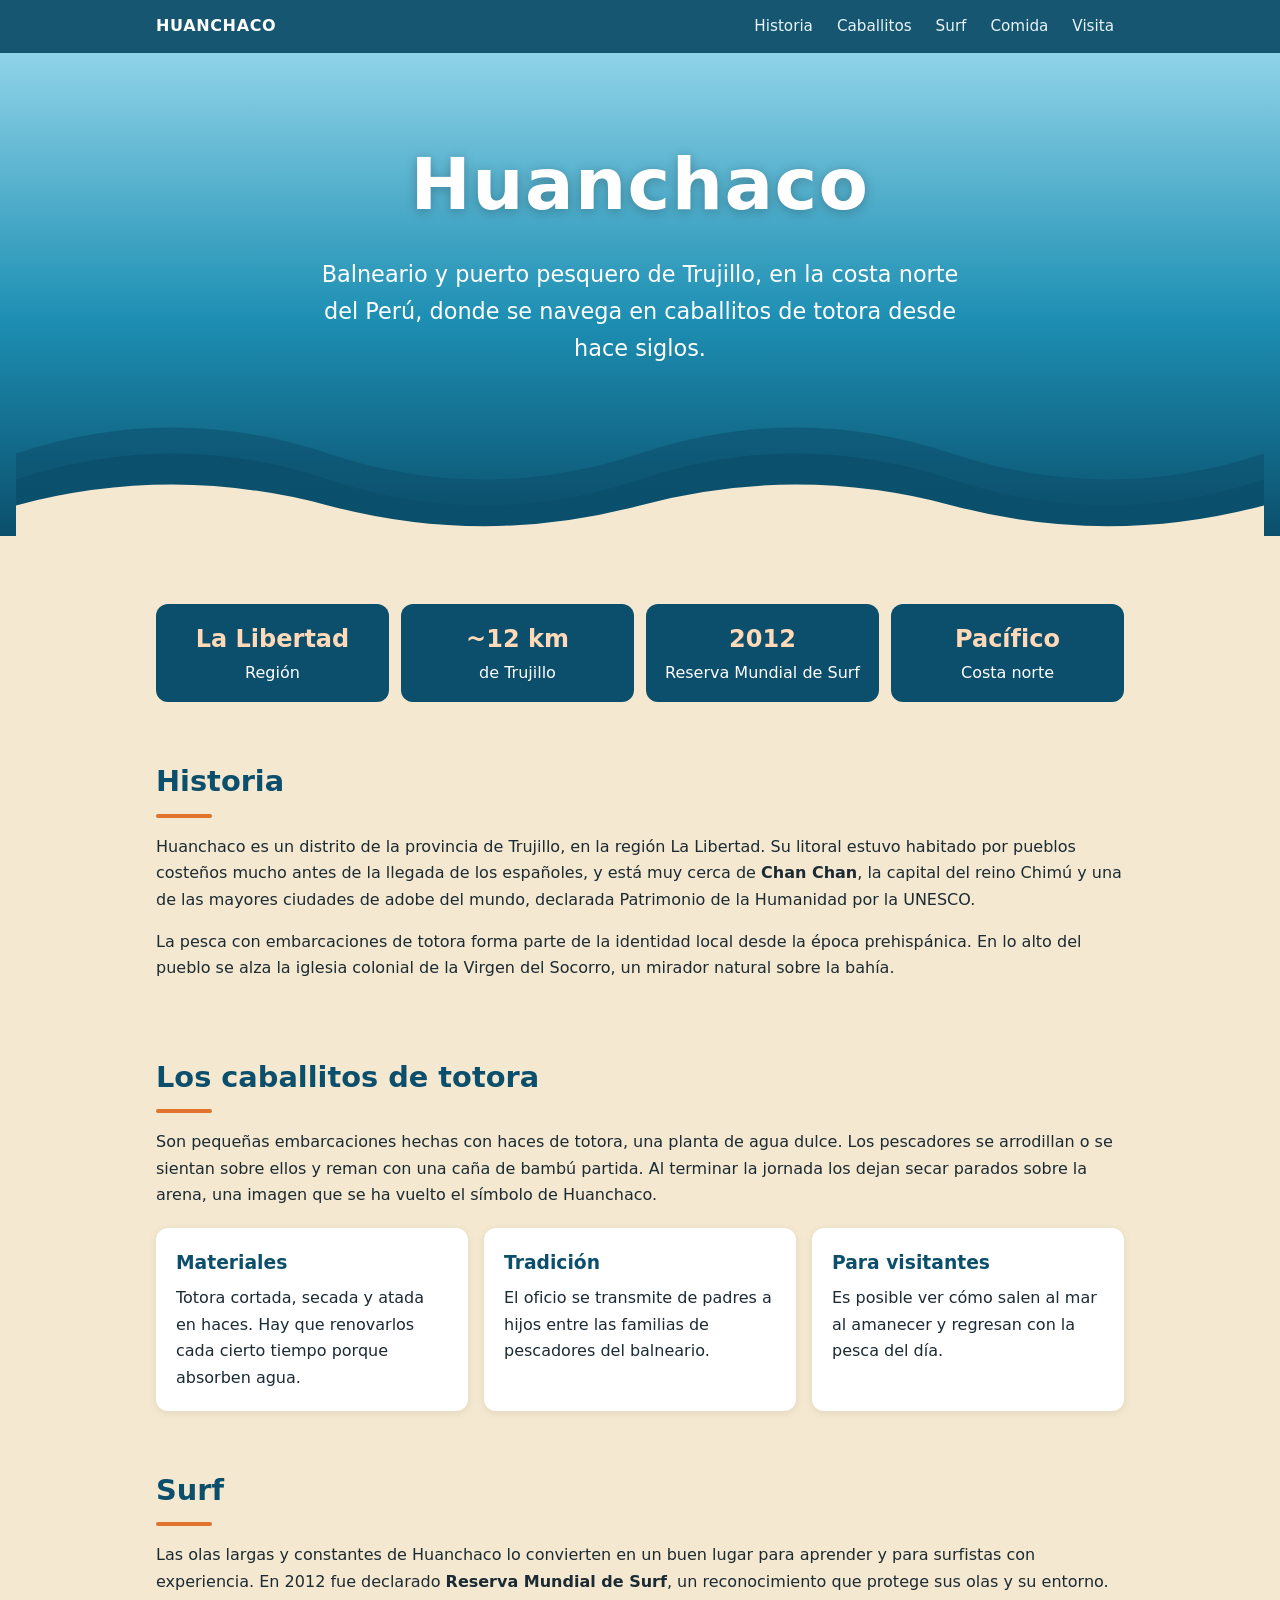
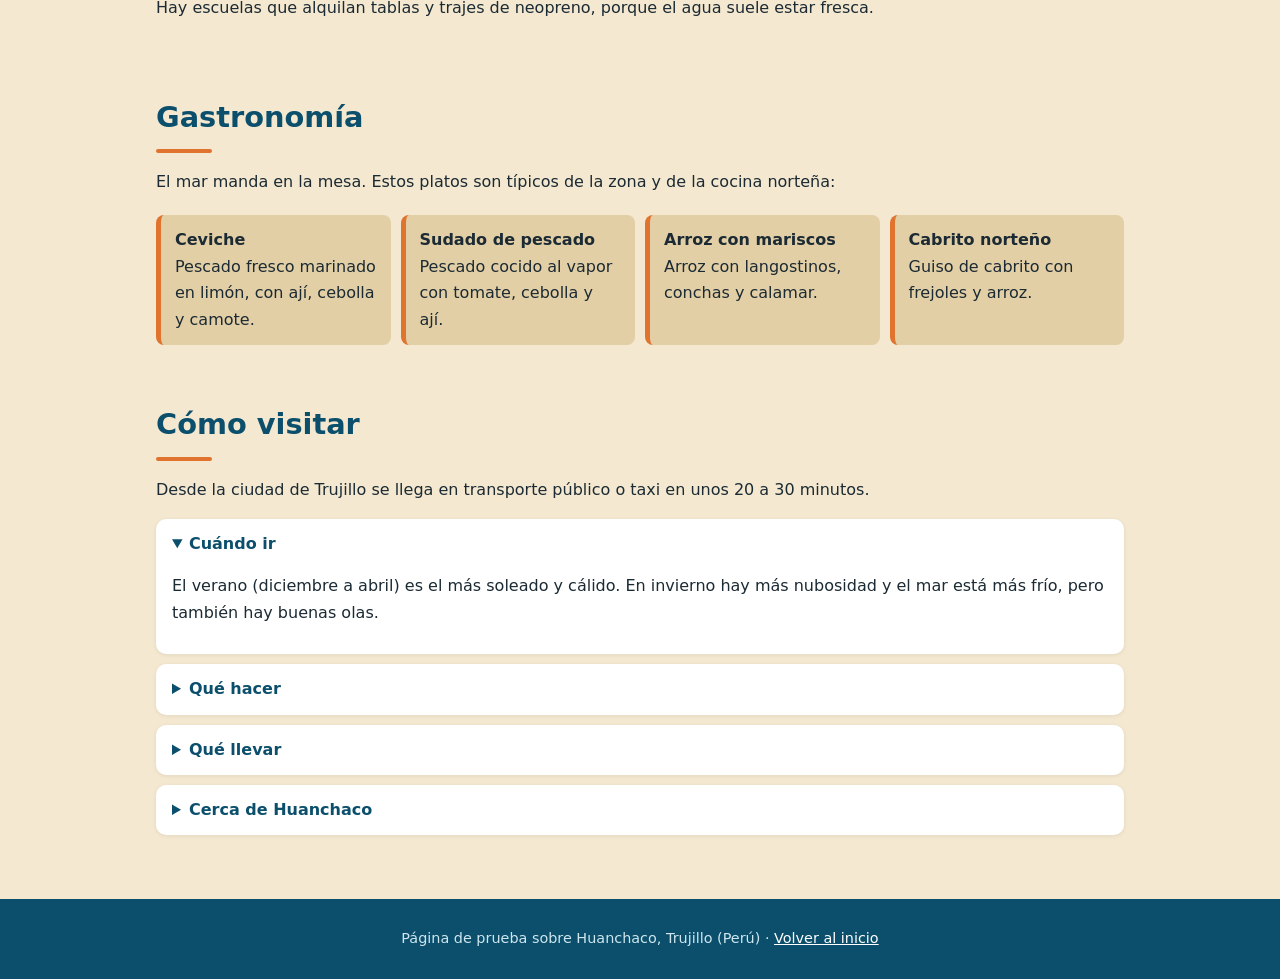
==== huanchaco.html @ 5a93f3d2 "Añade página sobre Huanchaco, Trujillo Co-Authored-By: Claude Sonnet 5.5 <noreply@anthropic.com> Cla" ====
<!doctype html>
<html lang="es">
<head>
  <meta charset="utf-8">
  <meta name="viewport" content="width=device-width, initial-scale=1">
  <title>Huanchaco, Trujillo</title>
  <meta name="description" content="Guía sobre Huanchaco: caballitos de totora, surf, gastronomía e historia en la costa de Trujillo, Perú.">
  <style>
    :root {
      --sea: #0b4f6c;
      --sea-light: #1d8fb3;
      --sand: #f4e8d0;
      --sand-dark: #e3cfa6;
      --ink: #1b2a33;
      --accent: #e0742f;
      --card: #ffffff;
    }
    * { box-sizing: border-box; }
    html { scroll-behavior: smooth; }
    body {
      margin: 0;
      font-family: system-ui, -apple-system, "Segoe UI", Roboto, sans-serif;
      color: var(--ink);
      background: var(--sand);
      line-height: 1.65;
    }
    a { color: var(--sea); }
    .wrap { max-width: 1000px; margin: 0 auto; padding: 0 16px; }

    nav {
      position: sticky; top: 0; z-index: 10;
      background: rgba(11, 79, 108, .95);
      backdrop-filter: blur(6px);
    }
    nav .wrap { display: flex; gap: 4px; flex-wrap: wrap; align-items: center; padding-top: 8px; padding-bottom: 8px; }
    nav strong { color: #fff; margin-right: auto; letter-spacing: .04em; }
    nav a { color: #e8f4f8; text-decoration: none; padding: 6px 10px; border-radius: 6px; font-size: .95rem; }
    nav a:hover { background: rgba(255,255,255,.15); }

    header.hero {
      background: linear-gradient(180deg, #8fd3e8 0%, var(--sea-light) 55%, var(--sea) 100%);
      color: #fff;
      text-align: center;
      padding: 72px 16px 0;
      overflow: hidden;
    }
    .hero h1 { font-size: clamp(2.4rem, 8vw, 4.5rem); margin: 0; letter-spacing: .02em; text-shadow: 0 2px 12px rgba(0,0,0,.25); }
    .hero p { font-size: clamp(1.05rem, 2.6vw, 1.4rem); max-width: 640px; margin: 12px auto 0; }
    .hero svg { display: block; width: 100%; height: auto; margin-top: 24px; }

    section { padding: 48px 0 8px; }
    h2 { color: var(--sea); font-size: 1.8rem; margin: 0 0 8px; }
    h2::after { content: ""; display: block; width: 56px; height: 4px; background: var(--accent); border-radius: 2px; margin-top: 8px; }

    .grid { display: grid; gap: 16px; grid-template-columns: repeat(auto-fit, minmax(240px, 1fr)); margin-top: 20px; }
    .card { background: var(--card); border-radius: 12px; padding: 20px; box-shadow: 0 2px 8px rgba(0,0,0,.08); }
    .card h3 { margin: 0 0 6px; color: var(--sea); }
    .card p { margin: 0; }

    .facts { display: grid; gap: 12px; grid-template-columns: repeat(auto-fit, minmax(160px, 1fr)); margin-top: 20px; }
    .fact { background: var(--sea); color: #fff; border-radius: 12px; padding: 16px; text-align: center; }
    .fact b { display: block; font-size: 1.5rem; color: #ffd9b8; }

    .dishes { list-style: none; padding: 0; margin: 20px 0 0; display: grid; gap: 10px; grid-template-columns: repeat(auto-fit, minmax(220px, 1fr)); }
    .dishes li { background: var(--sand-dark); border-left: 5px solid var(--accent); border-radius: 8px; padding: 12px 14px; }

    details { background: var(--card); border-radius: 10px; padding: 12px 16px; margin-top: 10px; box-shadow: 0 1px 4px rgba(0,0,0,.08); }
    summary { cursor: pointer; font-weight: 600; color: var(--sea); }

    footer { margin-top: 56px; background: var(--sea); color: #cfe6ee; text-align: center; padding: 28px 16px; font-size: .9rem; }
    footer a { color: #fff; }
  </style>
</head>
<body>
  <nav>
    <div class="wrap">
      <strong>HUANCHACO</strong>
      <a href="#historia">Historia</a>
      <a href="#caballitos">Caballitos</a>
      <a href="#surf">Surf</a>
      <a href="#comida">Comida</a>
      <a href="#visita">Visita</a>
    </div>
  </nav>

  <header class="hero">
    <h1>Huanchaco</h1>
    <p>Balneario y puerto pesquero de Trujillo, en la costa norte del Perú, donde se navega en caballitos de totora desde hace siglos.</p>
    <svg viewBox="0 0 1200 140" preserveAspectRatio="none" aria-hidden="true">
      <path d="M0 60 Q150 10 300 60 T600 60 T900 60 T1200 60 V140 H0Z" fill="#0b4f6c" opacity=".55"/>
      <path d="M0 85 Q150 35 300 85 T600 85 T900 85 T1200 85 V140 H0Z" fill="#0b4f6c" opacity=".8"/>
      <path d="M0 110 Q150 70 300 110 T600 110 T900 110 T1200 110 V140 H0Z" fill="#f4e8d0"/>
    </svg>
  </header>

  <main class="wrap">
    <section>
      <div class="facts">
        <div class="fact"><b>La Libertad</b>Región</div>
        <div class="fact"><b>~12 km</b>de Trujillo</div>
        <div class="fact"><b>2012</b>Reserva Mundial de Surf</div>
        <div class="fact"><b>Pacífico</b>Costa norte</div>
      </div>
    </section>

    <section id="historia">
      <h2>Historia</h2>
      <p>
        Huanchaco es un distrito de la provincia de Trujillo, en la región La Libertad. Su litoral estuvo habitado por pueblos
        costeños mucho antes de la llegada de los españoles, y está muy cerca de <strong>Chan Chan</strong>, la capital del
        reino Chimú y una de las mayores ciudades de adobe del mundo, declarada Patrimonio de la Humanidad por la UNESCO.
      </p>
      <p>
        La pesca con embarcaciones de totora forma parte de la identidad local desde la época prehispánica.
        En lo alto del pueblo se alza la iglesia colonial de la Virgen del Socorro, un mirador natural sobre la bahía.
      </p>
    </section>

    <section id="caballitos">
      <h2>Los caballitos de totora</h2>
      <p>
        Son pequeñas embarcaciones hechas con haces de totora, una planta de agua dulce. Los pescadores se arrodillan o se
        sientan sobre ellos y reman con una caña de bambú partida. Al terminar la jornada los dejan secar parados sobre la
        arena, una imagen que se ha vuelto el símbolo de Huanchaco.
      </p>
      <div class="grid">
        <div class="card"><h3>Materiales</h3><p>Totora cortada, secada y atada en haces. Hay que renovarlos cada cierto tiempo porque absorben agua.</p></div>
        <div class="card"><h3>Tradición</h3><p>El oficio se transmite de padres a hijos entre las familias de pescadores del balneario.</p></div>
        <div class="card"><h3>Para visitantes</h3><p>Es posible ver cómo salen al mar al amanecer y regresan con la pesca del día.</p></div>
      </div>
    </section>

    <section id="surf">
      <h2>Surf</h2>
      <p>
        Las olas largas y constantes de Huanchaco lo convierten en un buen lugar para aprender y para surfistas con experiencia.
        En 2012 fue declarado <strong>Reserva Mundial de Surf</strong>, un reconocimiento que protege sus olas y su entorno.
        Hay escuelas que alquilan tablas y trajes de neopreno, porque el agua suele estar fresca.
      </p>
    </section>

    <section id="comida">
      <h2>Gastronomía</h2>
      <p>El mar manda en la mesa. Estos platos son típicos de la zona y de la cocina norteña:</p>
      <ul class="dishes">
        <li><strong>Ceviche</strong><br>Pescado fresco marinado en limón, con ají, cebolla y camote.</li>
        <li><strong>Sudado de pescado</strong><br>Pescado cocido al vapor con tomate, cebolla y ají.</li>
        <li><strong>Arroz con mariscos</strong><br>Arroz con langostinos, conchas y calamar.</li>
        <li><strong>Cabrito norteño</strong><br>Guiso de cabrito con frejoles y arroz.</li>
      </ul>
    </section>

    <section id="visita">
      <h2>Cómo visitar</h2>
      <p>Desde la ciudad de Trujillo se llega en transporte público o taxi en unos 20 a 30 minutos.</p>
      <details open>
        <summary>Cuándo ir</summary>
        <p>El verano (diciembre a abril) es el más soleado y cálido. En invierno hay más nubosidad y el mar está más frío, pero también hay buenas olas.</p>
      </details>
      <details>
        <summary>Qué hacer</summary>
        <p>Caminar por el malecón y el muelle, ver los caballitos de totora, tomar una clase de surf, subir a la iglesia y comer en los restaurantes frente al mar.</p>
      </details>
      <details>
        <summary>Qué llevar</summary>
        <p>Protector solar, sombrero, una chaqueta ligera para la tarde y efectivo para compras pequeñas.</p>
      </details>
      <details>
        <summary>Cerca de Huanchaco</summary>
        <p>Chan Chan, las Huacas del Sol y de la Luna, y el centro histórico de Trujillo.</p>
      </details>
    </section>
  </main>

  <footer>
    Página de prueba sobre Huanchaco, Trujillo (Perú) · <a href="index.html">Volver al inicio</a>
  </footer>
</body>
</html>
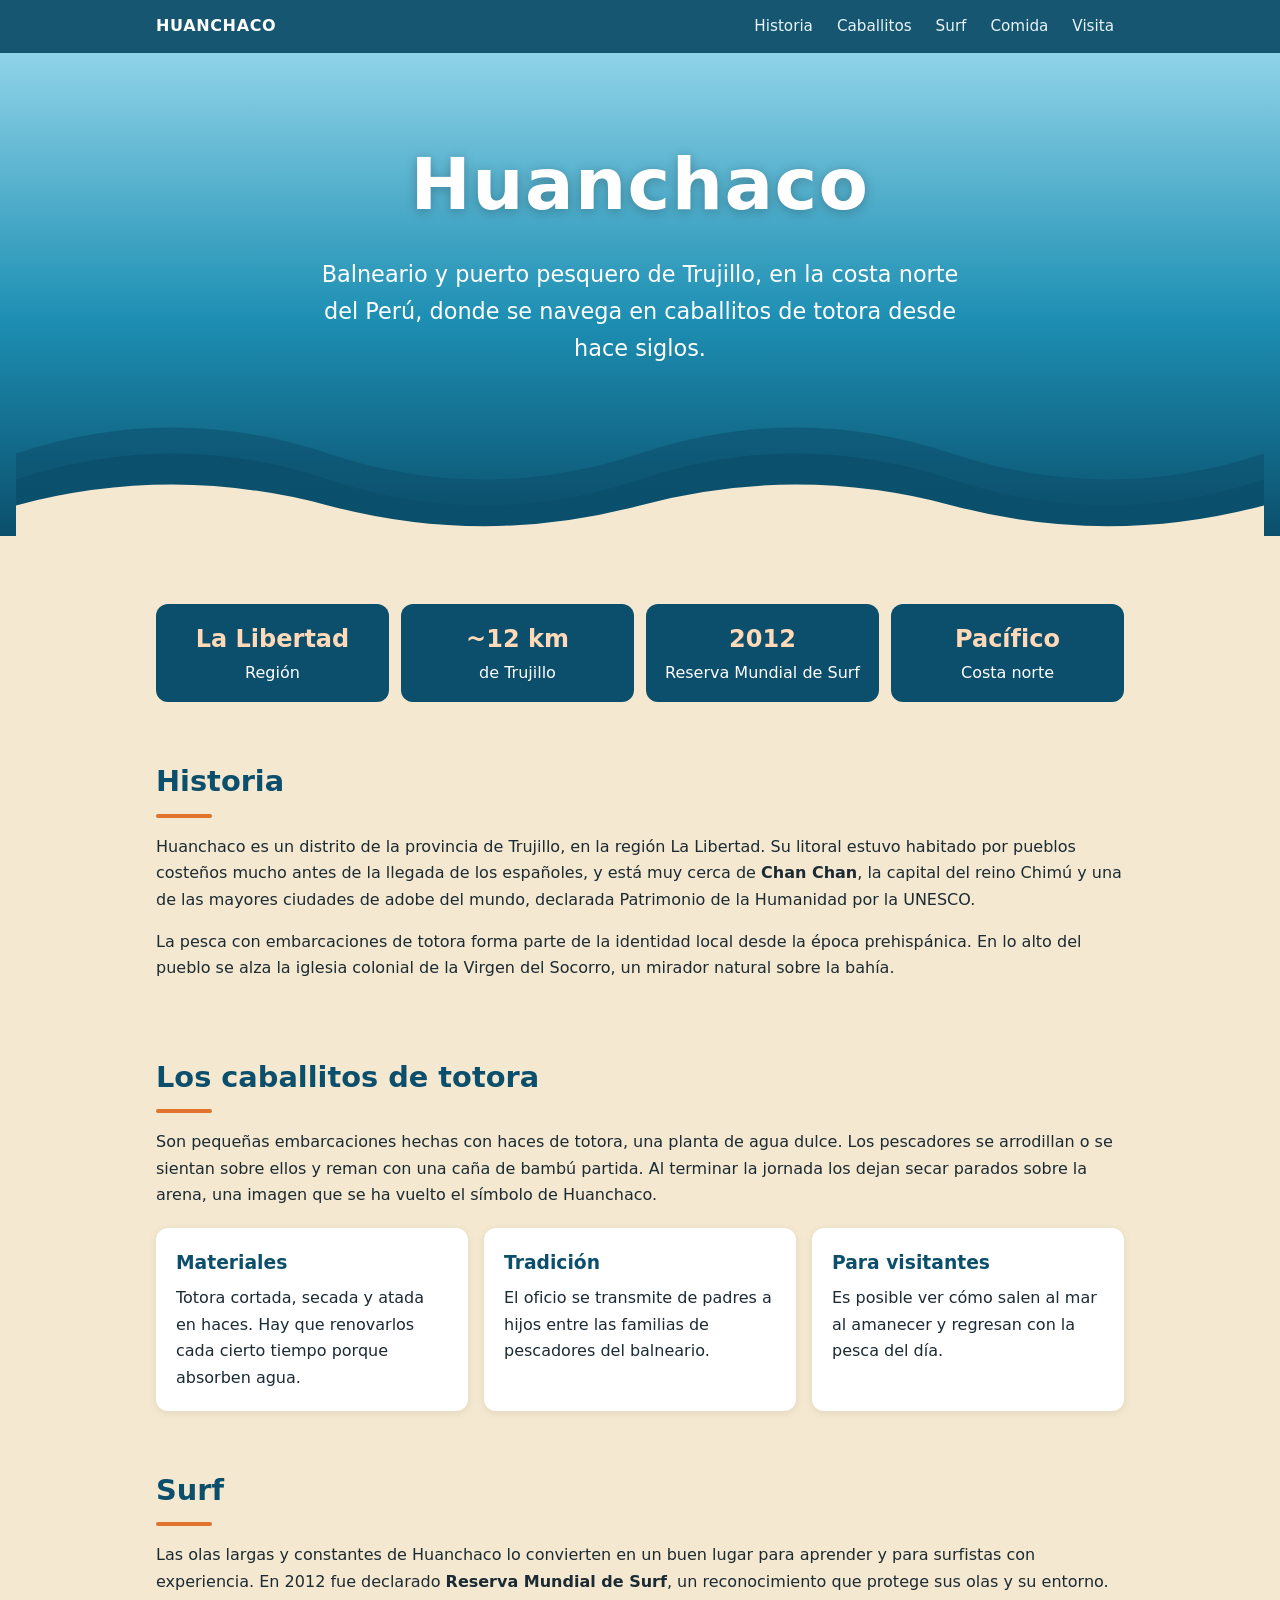
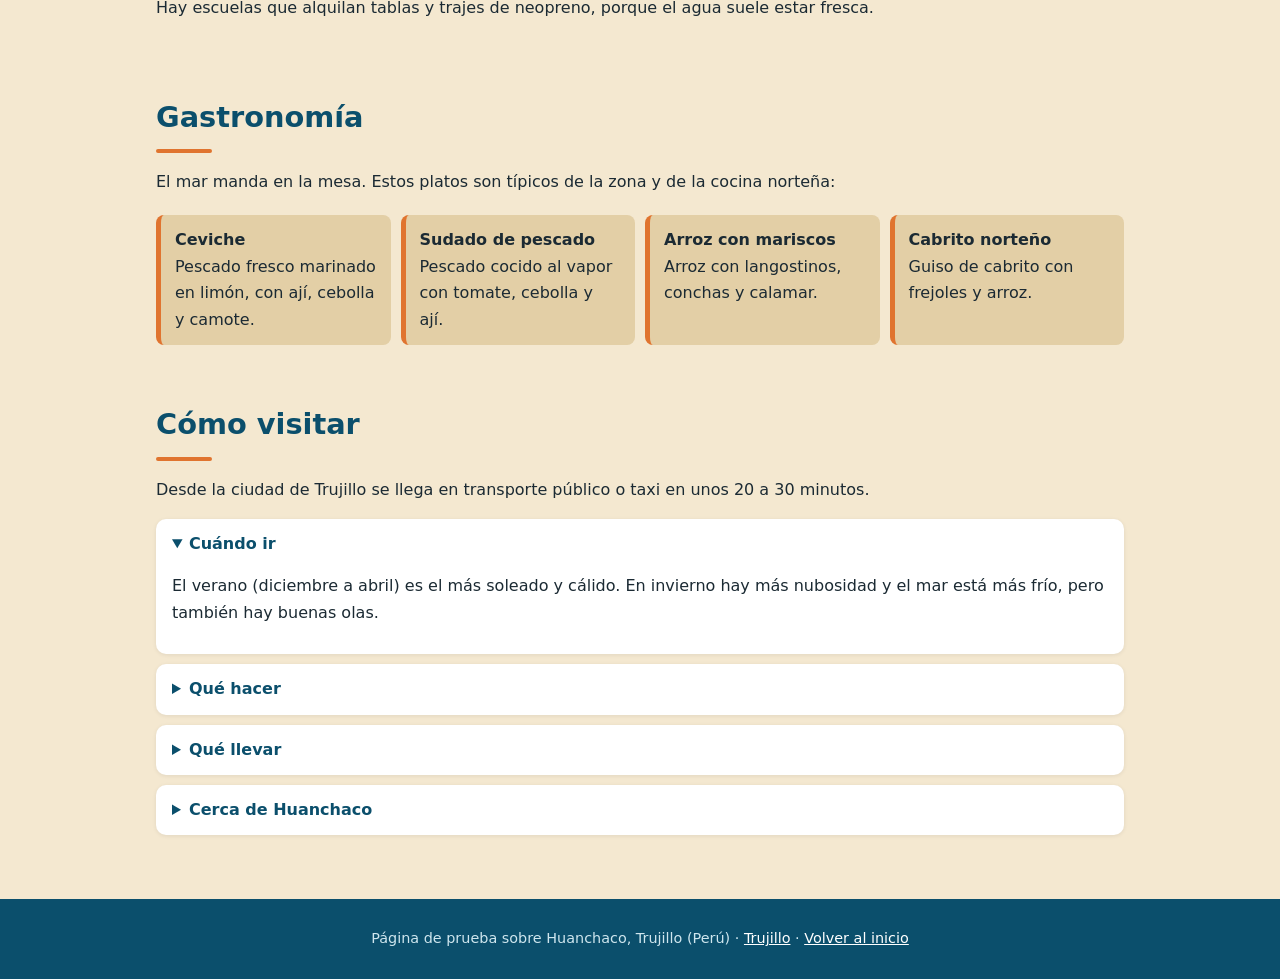
==== commit 3ea1903c: "Añade página sobre Trujillo, Perú y enlaces entre páginas Co-Authored-By: Claude Sonnet 5.5 <noreply" ====
--- a/huanchaco.html
+++ b/huanchaco.html
@@ -173,7 +173,7 @@
   </main>
 
   <footer>
-    Página de prueba sobre Huanchaco, Trujillo (Perú) · <a href="index.html">Volver al inicio</a>
+    Página de prueba sobre Huanchaco, Trujillo (Perú) · <a href="trujillo.html">Trujillo</a> · <a href="index.html">Volver al inicio</a>
   </footer>
 </body>
 </html>
